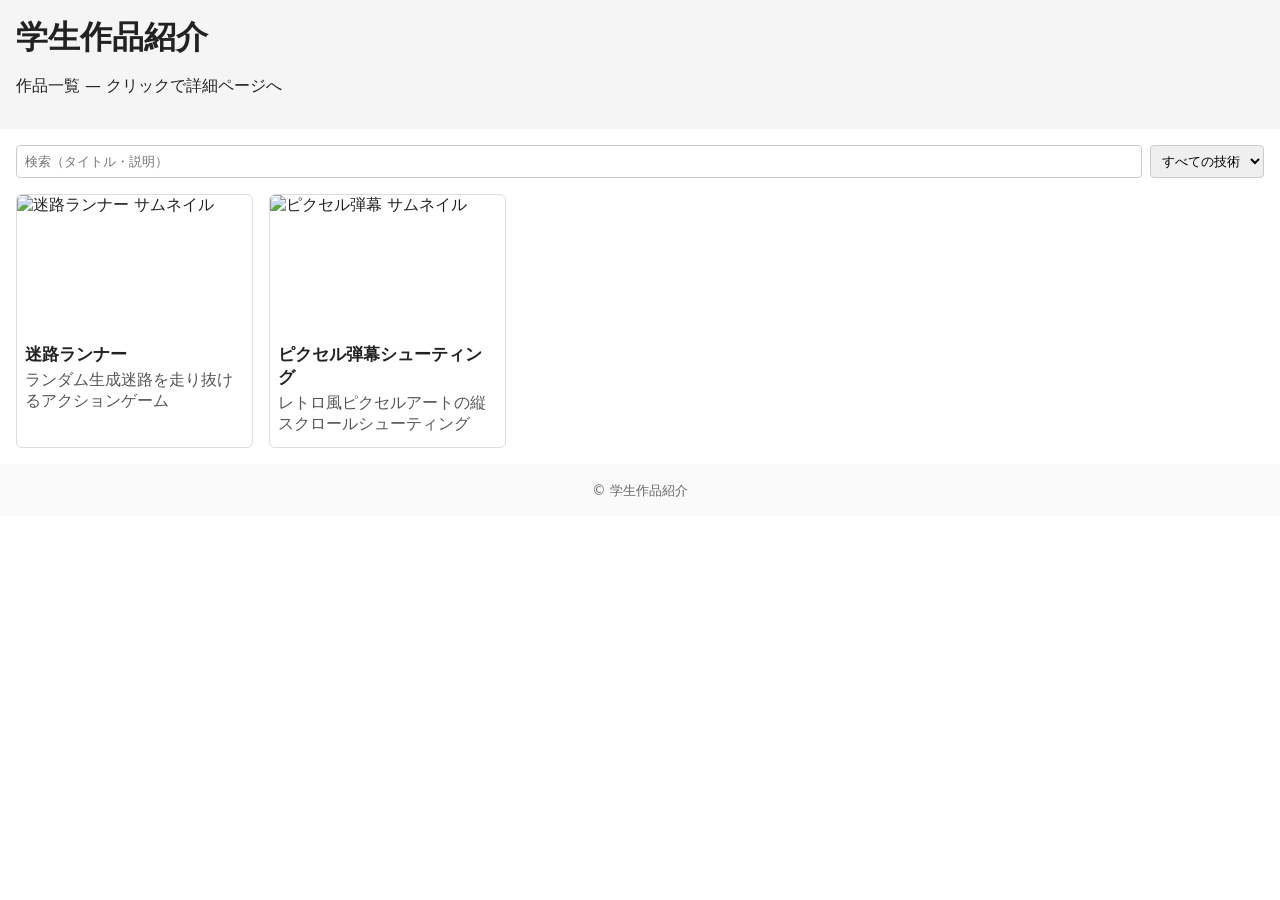
==== index.html @ 9ac99e43 "学生作品紹介サイトの初期実装を追加" ====
<!doctype html>
<html lang="ja">
<head>
  <meta charset="utf-8" />
  <meta name="viewport" content="width=device-width,initial-scale=1" />
  <title>学生作品紹介</title>
  <link rel="stylesheet" href="styles/main.css">
  <script defer src="scripts/main.js"></script>
</head>
<body>
  <header>
    <h1>学生作品紹介</h1>
    <p>作品一覧 — クリックで詳細ページへ</p>
  </header>

  <main id="content">
    <div id="filters" class="filters">
      <input id="search" type="search" placeholder="検索（タイトル・説明）" aria-label="作品検索">
      <select id="tech-filter" aria-label="技術で絞り込み">
        <option value="all">すべての技術</option>
      </select>
    </div>
    <div id="projects" class="grid"></div>
  </main>

  <footer>
    <small>© 学生作品紹介</small>
  </footer>
</body>
</html>
---- styles/main.css ----
* { box-sizing: border-box; }
body { font-family: system-ui, -apple-system, 'Segoe UI', Roboto, 'Yu Gothic', sans-serif; margin: 0; padding: 0; color:#222 }
header { padding: 1rem; background:#f5f5f5 }
header h1 { margin:0 0 .25rem 0 }
main { padding:1rem }
.filters { display:flex; gap:.5rem; align-items:center; margin-bottom:1rem }
.filters input[type="search"] { flex:1; padding:.5rem; border:1px solid #ccc; border-radius:4px }
.filters select { padding:.45rem; border:1px solid #ccc; border-radius:4px }
.grid { display:grid; grid-template-columns: repeat(auto-fill,minmax(220px,1fr)); gap:1rem }
.card { background:#fff; border:1px solid #ddd; border-radius:6px; overflow:hidden }
.card a { color:inherit; text-decoration:none; display:block; padding:0 }
.card img { width:100%; height:140px; object-fit:cover; display:block }
.card h2 { font-size:1.05rem; margin:.5rem .5rem 0 .5rem }
.card .short { margin:.25rem .5rem .75rem .5rem; color:#555 }
.gallery { display:flex; gap:.5rem; overflow:auto; padding:.5rem 0 }
.gallery img { height:160px; border-radius:4px }
.videos { margin-top:1rem; display:flex; flex-direction:column; gap:1rem }
.video-item video, .video-item iframe { width:100%; max-height:480px }
footer { padding:1rem; text-align:center; background:#fafafa; color:#666 }

@media (max-width:600px) {
  .card img { height:120px }
}
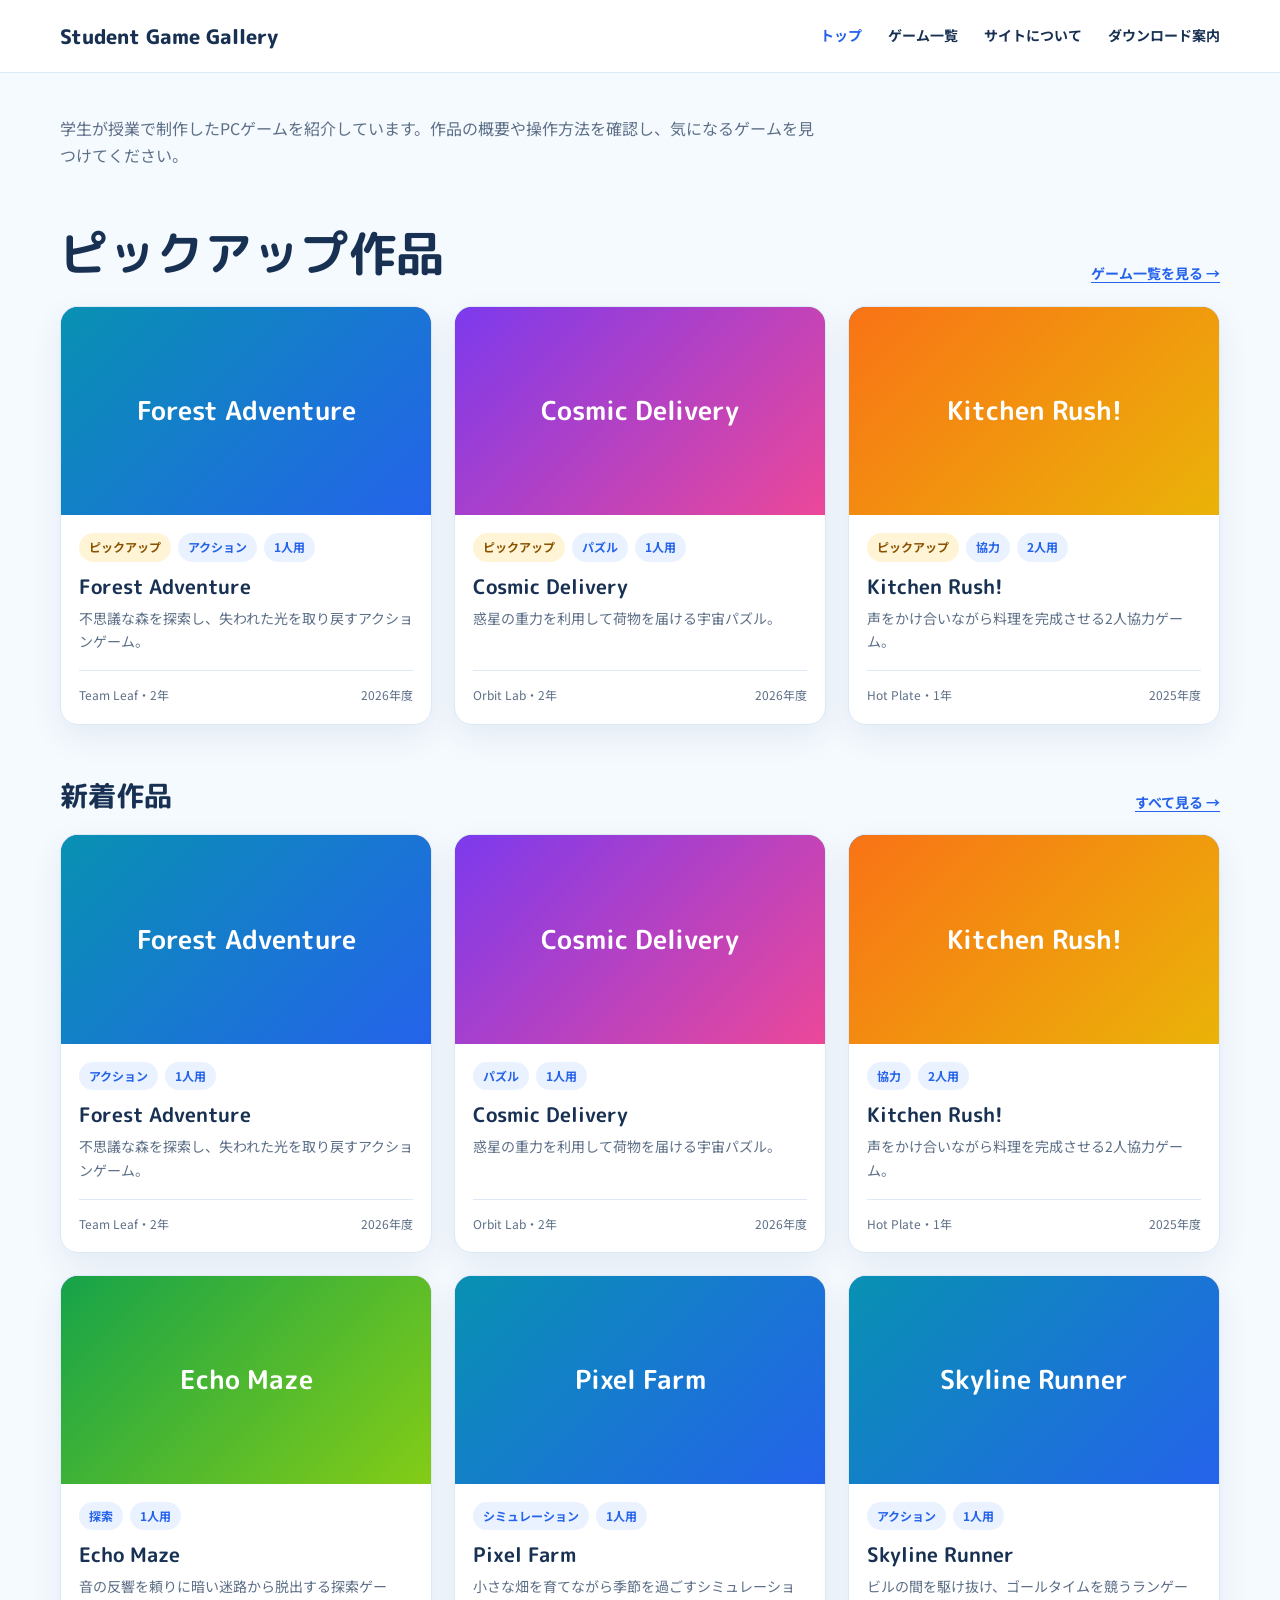
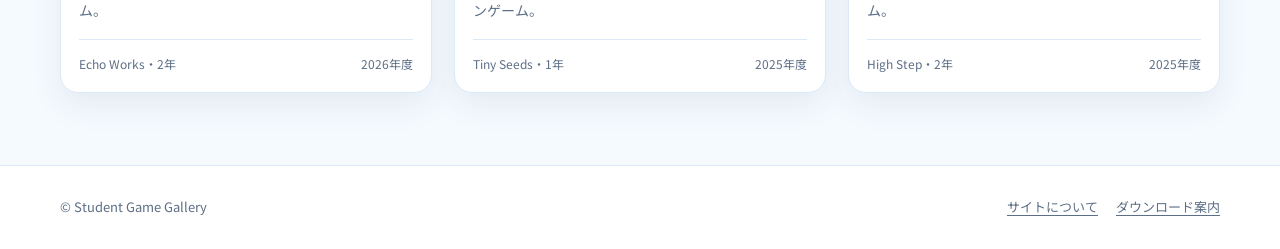
==== commit fa2df0cd: "Webページ仮組" ====
--- a/index.html
+++ b/index.html
@@ -1,30 +1,21 @@
 <!doctype html>
 <html lang="ja">
 <head>
-  <meta charset="utf-8" />
-  <meta name="viewport" content="width=device-width,initial-scale=1" />
-  <title>学生作品紹介</title>
-  <link rel="stylesheet" href="styles/main.css">
-  <script defer src="scripts/main.js"></script>
+  <meta charset="utf-8"><meta name="viewport" content="width=device-width, initial-scale=1">
+  <title>Student Game Gallery</title>
+  <meta name="description" content="授業で制作された学生ゲーム作品を紹介するギャラリーです。">
+  <link rel="icon" type="image/svg+xml" href="data:image/svg+xml,%3Csvg xmlns='http://www.w3.org/2000/svg' viewBox='0 0 64 64'%3E%3Crect width='64' height='64' rx='16' fill='%232563eb'/%3E%3Cpath d='M19 24h26l6 18c1 4-4 7-7 4l-6-6H26l-6 6c-3 3-8 0-7-4l6-18Z' fill='white'/%3E%3Cpath d='M25 30v8M21 34h8' stroke='%232563eb' stroke-width='3' stroke-linecap='round'/%3E%3Ccircle cx='40' cy='32' r='2' fill='%23f59e0b'/%3E%3Ccircle cx='44' cy='37' r='2' fill='%23f59e0b'/%3E%3C/svg%3E">
+  <link rel="stylesheet" href="assets/css/common.css"><link rel="stylesheet" href="assets/css/components.css"><link rel="stylesheet" href="assets/css/pages.css">
 </head>
 <body>
-  <header>
-    <h1>学生作品紹介</h1>
-    <p>作品一覧 — クリックで詳細ページへ</p>
-  </header>
-
-  <main id="content">
-    <div id="filters" class="filters">
-      <input id="search" type="search" placeholder="検索（タイトル・説明）" aria-label="作品検索">
-      <select id="tech-filter" aria-label="技術で絞り込み">
-        <option value="all">すべての技術</option>
-      </select>
-    </div>
-    <div id="projects" class="grid"></div>
-  </main>
-
-  <footer>
-    <small>© 学生作品紹介</small>
-  </footer>
+  <a class="skip-link" href="#main">本文へ移動</a>
+  <header class="site-header"><div class="header-inner"><a class="site-title" href="index.html">Student Game Gallery</a><button class="nav-toggle" type="button" aria-label="メニューを開閉" aria-expanded="false" data-nav-toggle>☰</button><nav class="site-nav" aria-label="メインナビゲーション" data-site-nav><a href="index.html" aria-current="page">トップ</a><a href="games.html">ゲーム一覧</a><a href="about.html">サイトについて</a><a href="download-guide.html">ダウンロード案内</a></nav></div></header>
+  <main class="page-main" id="main"><div class="container">
+    <p class="home-intro">学生が授業で制作したPCゲームを紹介しています。作品の概要や操作方法を確認し、気になるゲームを見つけてください。</p>
+    <section class="section" data-pickup-section><div class="section-heading"><h1>ピックアップ作品</h1><a class="section-link" href="games.html">ゲーム一覧を見る →</a></div><div class="game-grid" data-pickup-games><p class="loading">作品を読み込んでいます…</p></div></section>
+    <section class="section"><div class="section-heading"><h2>新着作品</h2><a class="section-link" href="games.html">すべて見る →</a></div><div class="game-grid" data-recent-games><p class="loading">作品を読み込んでいます…</p></div></section>
+  </div></main>
+  <footer class="site-footer"><div class="footer-inner"><span class="copyright">© Student Game Gallery</span><div class="footer-links"><a href="about.html">サイトについて</a><a href="download-guide.html">ダウンロード案内</a></div></div></footer>
+  <script src="assets/js/site.js" defer></script><script type="module" src="assets/js/home.js"></script>
 </body>
 </html>
--- a/assets/css/common.css
+++ b/assets/css/common.css
@@ -0,0 +1,81 @@
+@import url("https://fonts.googleapis.com/css2?family=M+PLUS+Rounded+1c:wght@700;800&family=Noto+Sans+JP:wght@400;500;700&display=swap");
+
+:root {
+  --color-primary: #2563eb;
+  --color-primary-hover: #1d4ed8;
+  --color-accent: #f59e0b;
+  --color-page: #f5faff;
+  --color-surface: #ffffff;
+  --color-text: #183153;
+  --color-muted: #5d6f87;
+  --color-border: #dce9f7;
+  --color-soft: #eaf2ff;
+  --color-success: #15803d;
+  --color-warning: #c2410c;
+  --color-error: #b91c1c;
+  --font-heading: "M PLUS Rounded 1c", "Yu Gothic", sans-serif;
+  --font-body: "Noto Sans JP", "Yu Gothic", "Meiryo", sans-serif;
+  --shadow-card: 0 12px 32px rgba(24, 49, 83, 0.08);
+  --content-width: 1160px;
+}
+
+* { box-sizing: border-box; }
+html { scroll-behavior: smooth; }
+body {
+  margin: 0;
+  background: var(--color-page);
+  color: var(--color-text);
+  font-family: var(--font-body);
+  font-size: 1rem;
+  line-height: 1.7;
+}
+img { display: block; max-width: 100%; }
+a { color: var(--color-primary); text-underline-offset: 0.2em; }
+a:hover { color: var(--color-primary-hover); }
+button, input, select { font: inherit; }
+button, a { -webkit-tap-highlight-color: transparent; }
+:focus-visible { outline: 3px solid rgba(37, 99, 235, 0.35); outline-offset: 3px; }
+h1, h2, h3 { margin-top: 0; font-family: var(--font-heading); line-height: 1.35; }
+h1 { font-size: clamp(2rem, 5vw, 3rem); }
+h2 { font-size: clamp(1.5rem, 3vw, 1.75rem); }
+h3 { font-size: 1.25rem; }
+p { margin-top: 0; }
+
+.skip-link { position: fixed; top: 8px; left: 8px; z-index: 100; transform: translateY(-160%); padding: 10px 14px; border-radius: 8px; background: var(--color-primary); color: #fff; }
+.skip-link:focus { transform: none; }
+.site-header { position: relative; z-index: 10; border-bottom: 1px solid var(--color-border); background: rgba(255, 255, 255, 0.96); }
+.header-inner { display: flex; min-height: 72px; align-items: center; justify-content: space-between; gap: 24px; width: min(calc(100% - 40px), var(--content-width)); margin: 0 auto; }
+.site-title { color: var(--color-text); font-family: var(--font-heading); font-size: 1.25rem; font-weight: 800; text-decoration: none; }
+.site-nav { display: flex; align-items: center; gap: 26px; }
+.site-nav a { color: var(--color-text); font-size: 0.875rem; font-weight: 700; text-decoration: none; }
+.site-nav a[aria-current="page"], .site-nav a:hover { color: var(--color-primary); }
+.nav-toggle { display: none; min-width: 44px; min-height: 44px; border: 1px solid var(--color-border); border-radius: 10px; background: var(--color-surface); color: var(--color-text); }
+.container { width: min(calc(100% - 40px), var(--content-width)); margin-inline: auto; }
+.page-main { min-height: 65vh; padding-block: 42px 72px; }
+.page-heading { margin-bottom: 28px; }
+.page-heading h1 { margin-bottom: 8px; }
+.page-heading p { max-width: 720px; margin-bottom: 0; color: var(--color-muted); }
+.breadcrumbs { margin-bottom: 20px; color: var(--color-muted); font-size: 0.8125rem; }
+.breadcrumbs a { color: inherit; }
+.site-footer { padding-block: 30px; border-top: 1px solid var(--color-border); background: var(--color-surface); }
+.footer-inner { display: flex; align-items: center; justify-content: space-between; gap: 20px; width: min(calc(100% - 40px), var(--content-width)); margin: 0 auto; }
+.footer-links { display: flex; flex-wrap: wrap; gap: 18px; }
+.footer-links a, .copyright { color: var(--color-muted); font-size: 0.8125rem; }
+.loading, .empty-state, .error-state { padding: 28px; border: 1px solid var(--color-border); border-radius: 14px; background: var(--color-surface); text-align: center; }
+.error-state { border-color: rgba(185, 28, 28, 0.25); color: var(--color-error); }
+.visually-hidden { position: absolute !important; width: 1px !important; height: 1px !important; padding: 0 !important; margin: -1px !important; overflow: hidden !important; clip: rect(0, 0, 0, 0) !important; white-space: nowrap !important; border: 0 !important; }
+
+@media (max-width: 760px) {
+  .header-inner, .container, .footer-inner { width: min(calc(100% - 32px), var(--content-width)); }
+  .header-inner { min-height: 64px; }
+  .nav-toggle { display: inline-grid; place-items: center; }
+  .site-nav { position: absolute; top: 64px; left: 0; right: 0; display: none; padding: 16px; border-bottom: 1px solid var(--color-border); background: var(--color-surface); box-shadow: var(--shadow-card); }
+  .site-nav.is-open { display: grid; }
+  .site-nav a { min-height: 44px; display: flex; align-items: center; padding-inline: 8px; }
+  .page-main { padding-block: 28px 52px; }
+  .footer-inner { align-items: flex-start; flex-direction: column; }
+}
+
+@media (prefers-reduced-motion: reduce) {
+  *, *::before, *::after { scroll-behavior: auto !important; transition-duration: 0.01ms !important; animation-duration: 0.01ms !important; animation-iteration-count: 1 !important; }
+}
--- a/assets/css/components.css
+++ b/assets/css/components.css
@@ -0,0 +1,37 @@
+.section { margin-top: 52px; }
+.section:first-child { margin-top: 0; }
+.section-heading { display: flex; align-items: end; justify-content: space-between; gap: 20px; margin-bottom: 20px; }
+.section-heading h1, .section-heading h2 { margin-bottom: 0; }
+.section-link { font-size: 0.875rem; font-weight: 700; }
+.game-grid { display: grid; grid-template-columns: repeat(3, minmax(0, 1fr)); gap: 22px; }
+.game-card { min-width: 0; overflow: hidden; border: 1px solid var(--color-border); border-radius: 18px; background: var(--color-surface); box-shadow: var(--shadow-card); }
+.game-card a { color: inherit; text-decoration: none; }
+.game-card a:hover .game-card-title { color: var(--color-primary); }
+.game-card-media, .game-image-placeholder { display: grid; width: 100%; aspect-ratio: 16 / 9; place-items: center; overflow: hidden; background: linear-gradient(135deg, var(--placeholder-a, #2563eb), var(--placeholder-b, #f59e0b)); color: #fff; }
+.game-card-media img { width: 100%; height: 100%; object-fit: cover; }
+.game-image-placeholder strong { padding: 20px; font-family: var(--font-heading); font-size: clamp(1.15rem, 3vw, 1.6rem); text-align: center; }
+.game-card-body { padding: 18px; }
+.tag-list { display: flex; flex-wrap: wrap; gap: 7px; margin: 0 0 11px; padding: 0; list-style: none; }
+.tag { padding: 4px 10px; border-radius: 999px; background: var(--color-soft); color: var(--color-primary); font-size: 0.75rem; font-weight: 700; }
+.tag.is-pickup { background: #fff4d6; color: #8a5300; }
+.game-card-title { margin-bottom: 7px; transition: color 160ms ease; }
+.game-card-summary { display: -webkit-box; min-height: 3.4em; margin-bottom: 16px; overflow: hidden; color: var(--color-muted); font-size: 0.875rem; -webkit-box-orient: vertical; -webkit-line-clamp: 2; }
+.game-card-meta { display: flex; justify-content: space-between; gap: 12px; padding-top: 14px; border-top: 1px solid var(--color-border); color: var(--color-muted); font-size: 0.75rem; }
+.button { display: inline-flex; min-height: 46px; align-items: center; justify-content: center; gap: 8px; padding: 10px 20px; border: 1px solid var(--color-primary); border-radius: 12px; background: var(--color-primary); color: #fff; font-weight: 700; text-decoration: none; }
+.button:hover { background: var(--color-primary-hover); color: #fff; }
+.button.secondary { border-color: var(--color-border); background: var(--color-surface); color: var(--color-text); }
+.button.secondary:hover { border-color: var(--color-primary); background: var(--color-soft); color: var(--color-primary); }
+.button[aria-disabled="true"], .button:disabled { border-color: #b8c4d4; background: #b8c4d4; cursor: not-allowed; }
+.panel { padding: 24px; border: 1px solid var(--color-border); border-radius: 16px; background: var(--color-surface); }
+.notice { padding: 18px 20px; border-left: 4px solid var(--color-primary); border-radius: 0 12px 12px 0; background: var(--color-soft); }
+.notice.warning { border-color: var(--color-warning); background: #fff8ed; }
+.steps { display: grid; gap: 16px; margin: 0; padding: 0; list-style: none; counter-reset: step; }
+.steps li { position: relative; min-height: 40px; padding-left: 54px; counter-increment: step; }
+.steps li::before { position: absolute; top: 0; left: 0; display: grid; width: 36px; height: 36px; place-items: center; border-radius: 50%; background: var(--color-soft); color: var(--color-primary); content: counter(step); font-weight: 700; }
+
+@media (max-width: 900px) { .game-grid { grid-template-columns: repeat(2, minmax(0, 1fr)); } }
+@media (max-width: 600px) {
+  .section { margin-top: 38px; }
+  .section-heading { align-items: flex-start; flex-direction: column; gap: 8px; }
+  .game-grid { grid-template-columns: 1fr; }
+}
--- a/assets/css/pages.css
+++ b/assets/css/pages.css
@@ -0,0 +1,39 @@
+.home-intro { max-width: 760px; margin-bottom: 28px; color: var(--color-muted); }
+.filters { display: grid; grid-template-columns: minmax(220px, 1fr) 190px 170px auto; gap: 10px; margin-bottom: 18px; }
+.field { display: grid; gap: 6px; }
+.field label { color: var(--color-muted); font-size: 0.8125rem; font-weight: 700; }
+.field input, .field select { min-height: 46px; width: 100%; padding: 9px 13px; border: 1px solid var(--color-border); border-radius: 12px; background: var(--color-surface); color: var(--color-text); }
+.filter-reset { align-self: end; min-height: 46px; padding: 9px 16px; border: 1px solid var(--color-border); border-radius: 12px; background: var(--color-surface); color: var(--color-text); font-weight: 700; }
+.result-count { margin-bottom: 16px; color: var(--color-muted); font-size: 0.875rem; }
+.detail-header { display: grid; grid-template-columns: minmax(0, 1.45fr) minmax(280px, 0.85fr); gap: 30px; }
+.detail-main-image { overflow: hidden; border: 1px solid var(--color-border); border-radius: 18px; background: var(--color-surface); }
+.detail-main-image img { width: 100%; aspect-ratio: 16 / 9; object-fit: cover; }
+.detail-summary { align-content: start; display: grid; gap: 16px; }
+.detail-summary h1 { margin-bottom: 0; }
+.detail-description { color: var(--color-muted); }
+.facts { display: grid; grid-template-columns: 1fr 1fr; gap: 10px; }
+.fact { padding: 12px; border-radius: 12px; background: var(--color-soft); }
+.fact dt { color: var(--color-muted); font-size: 0.75rem; }
+.fact dd { margin: 2px 0 0; font-weight: 700; }
+.download-meta { margin: -8px 0 0; color: var(--color-muted); font-size: 0.8125rem; }
+.detail-layout, .about-layout, .guide-layout { display: grid; grid-template-columns: minmax(0, 1.5fr) minmax(260px, 0.75fr); gap: 24px; margin-top: 32px; }
+.content-stack { display: grid; gap: 18px; }
+.feature-list { display: grid; gap: 12px; margin: 0; padding-left: 22px; }
+.control-list { margin: 0; padding: 0; list-style: none; }
+.control-list li { display: flex; justify-content: space-between; gap: 20px; padding: 9px 0; border-bottom: 1px solid var(--color-border); }
+.control-list li:last-child { border-bottom: 0; }
+.faq details { padding: 14px 0; border-bottom: 1px solid var(--color-border); }
+.faq summary { font-weight: 700; }
+.faq details p { margin: 10px 0 0; color: var(--color-muted); }
+
+@media (max-width: 820px) {
+  .filters { grid-template-columns: 1fr 1fr; }
+  .field:first-child { grid-column: 1 / -1; }
+  .detail-header, .detail-layout, .about-layout, .guide-layout { grid-template-columns: 1fr; }
+}
+@media (max-width: 500px) {
+  .filters { grid-template-columns: 1fr; }
+  .field:first-child { grid-column: auto; }
+  .facts { grid-template-columns: 1fr; }
+  .control-list li { align-items: flex-start; flex-direction: column; gap: 2px; }
+}
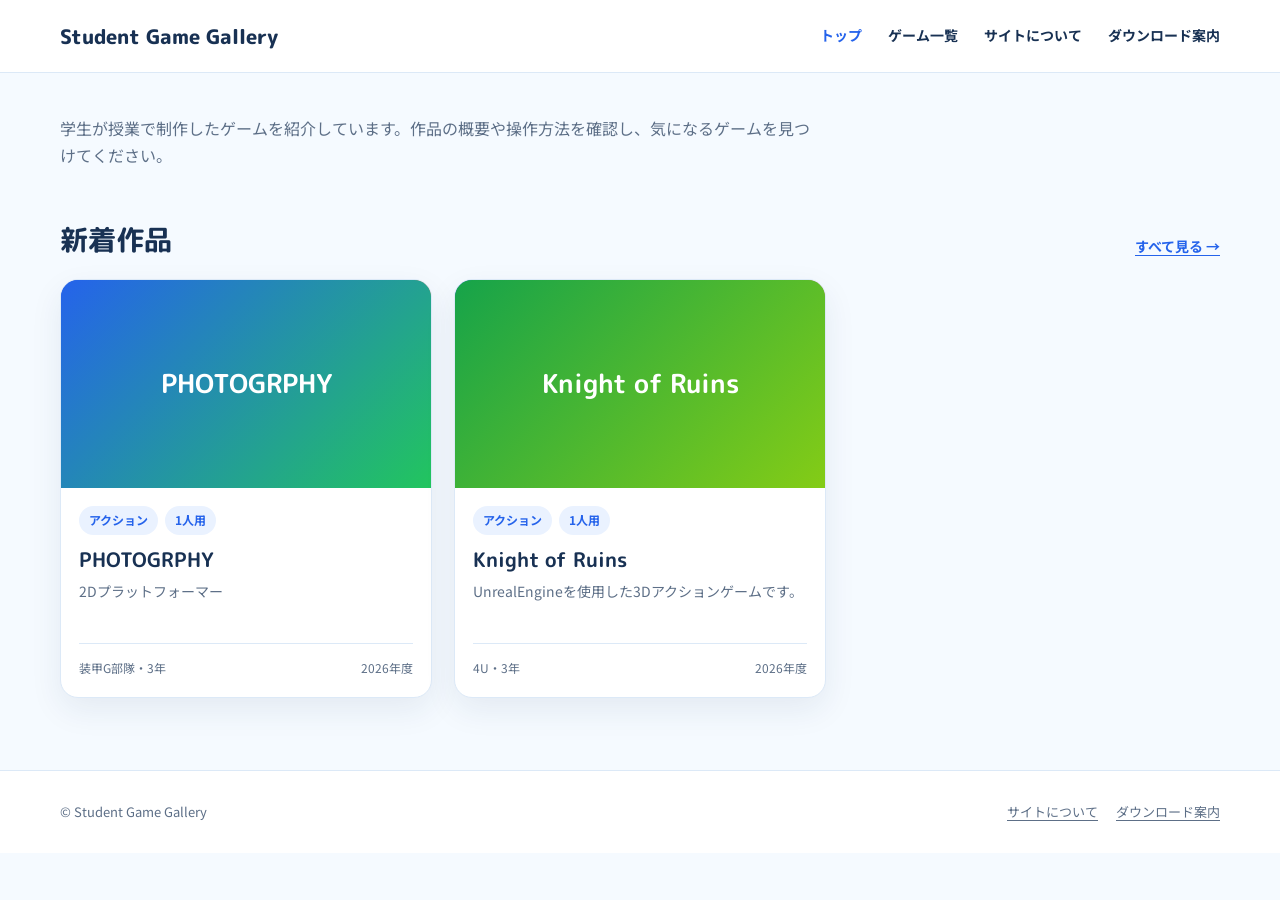
==== commit dca0e35a: "add shortcut file" ====
--- a/index.html
+++ b/index.html
@@ -11,7 +11,7 @@
   <a class="skip-link" href="#main">本文へ移動</a>
   <header class="site-header"><div class="header-inner"><a class="site-title" href="index.html">Student Game Gallery</a><button class="nav-toggle" type="button" aria-label="メニューを開閉" aria-expanded="false" data-nav-toggle>☰</button><nav class="site-nav" aria-label="メインナビゲーション" data-site-nav><a href="index.html" aria-current="page">トップ</a><a href="games.html">ゲーム一覧</a><a href="about.html">サイトについて</a><a href="download-guide.html">ダウンロード案内</a></nav></div></header>
   <main class="page-main" id="main"><div class="container">
-    <p class="home-intro">学生が授業で制作したPCゲームを紹介しています。作品の概要や操作方法を確認し、気になるゲームを見つけてください。</p>
+    <p class="home-intro">学生が授業で制作したゲームを紹介しています。作品の概要や操作方法を確認し、気になるゲームを見つけてください。</p>
     <section class="section" data-pickup-section><div class="section-heading"><h1>ピックアップ作品</h1><a class="section-link" href="games.html">ゲーム一覧を見る →</a></div><div class="game-grid" data-pickup-games><p class="loading">作品を読み込んでいます…</p></div></section>
     <section class="section"><div class="section-heading"><h2>新着作品</h2><a class="section-link" href="games.html">すべて見る →</a></div><div class="game-grid" data-recent-games><p class="loading">作品を読み込んでいます…</p></div></section>
   </div></main>
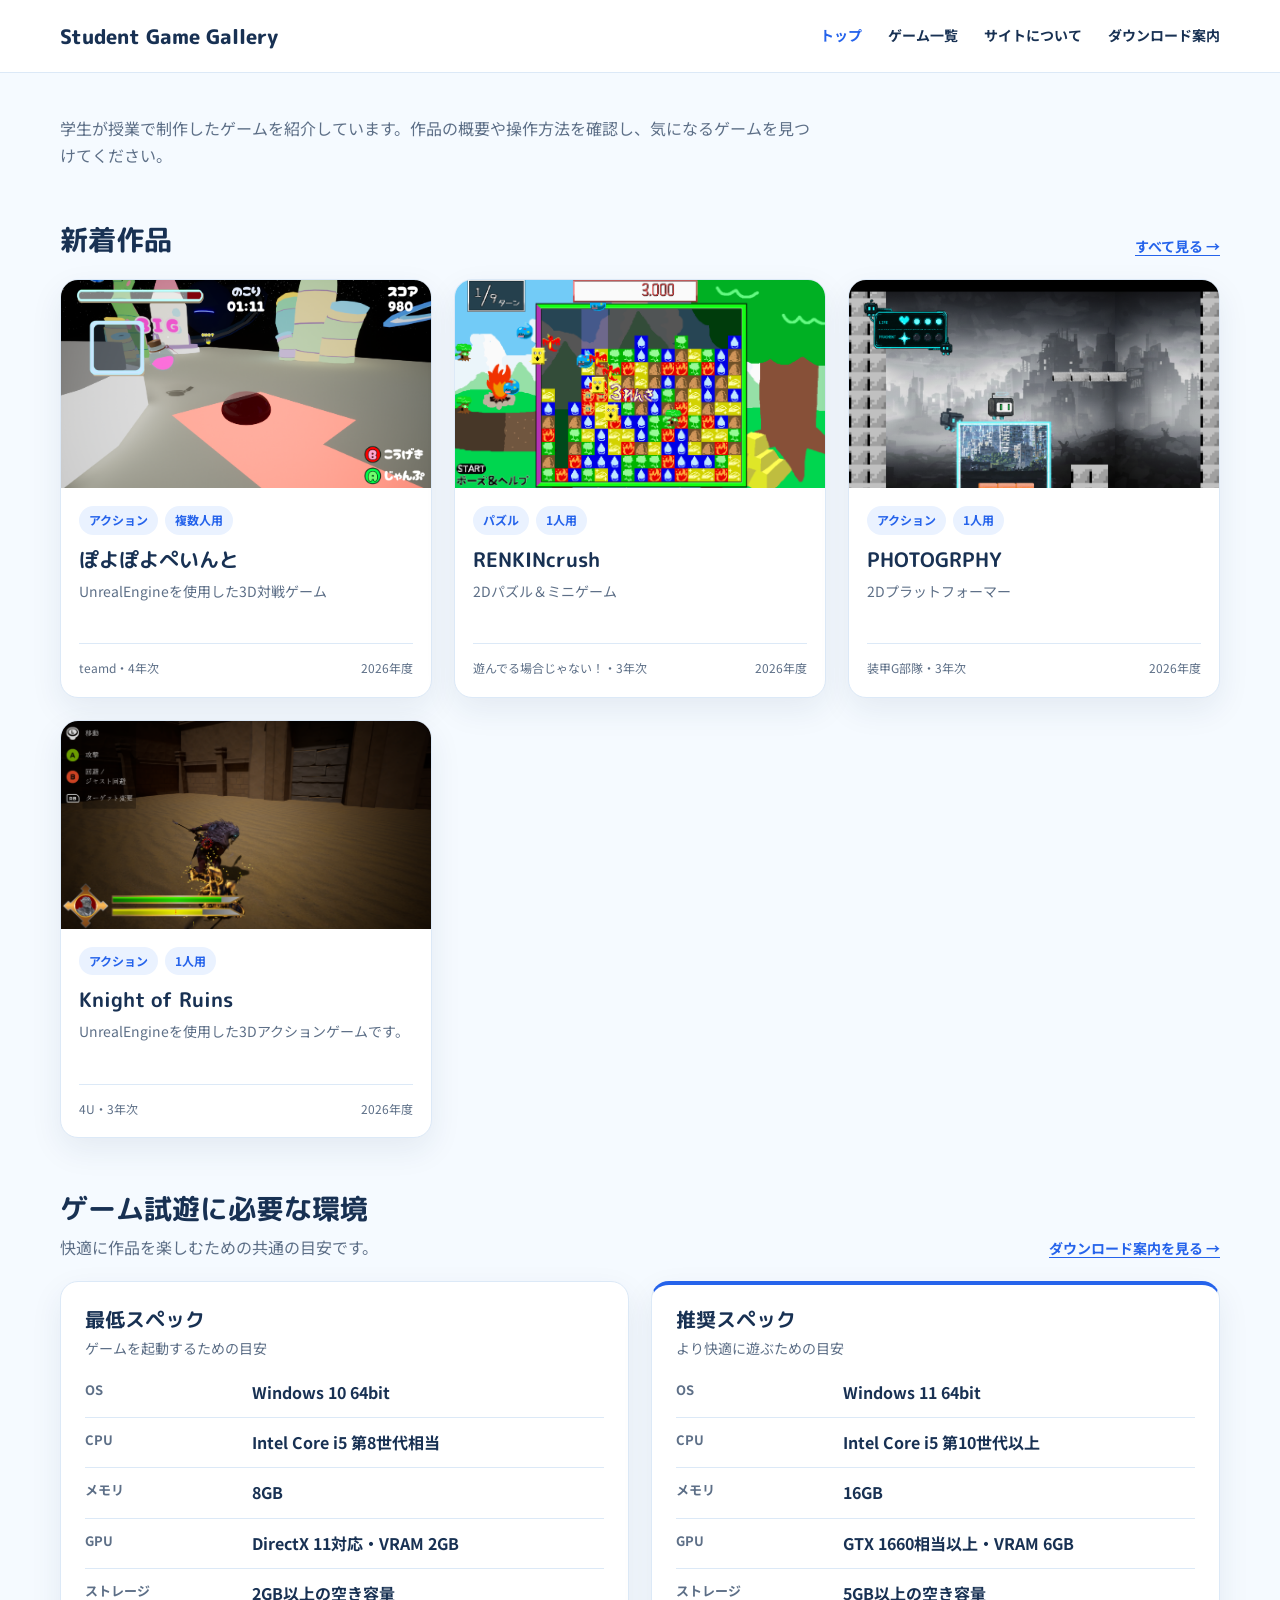
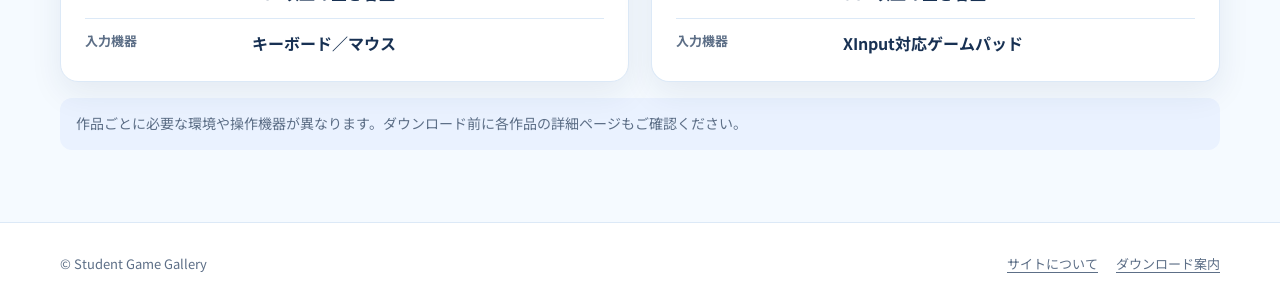
==== commit 0903130d: "推奨スペックの記載を行う" ====
--- a/index.html
+++ b/index.html
@@ -14,6 +14,14 @@
     <p class="home-intro">学生が授業で制作したゲームを紹介しています。作品の概要や操作方法を確認し、気になるゲームを見つけてください。</p>
     <section class="section" data-pickup-section><div class="section-heading"><h1>ピックアップ作品</h1><a class="section-link" href="games.html">ゲーム一覧を見る →</a></div><div class="game-grid" data-pickup-games><p class="loading">作品を読み込んでいます…</p></div></section>
     <section class="section"><div class="section-heading"><h2>新着作品</h2><a class="section-link" href="games.html">すべて見る →</a></div><div class="game-grid" data-recent-games><p class="loading">作品を読み込んでいます…</p></div></section>
+    <section class="section system-requirements" aria-labelledby="system-requirements-heading">
+      <div class="section-heading"><div><h2 id="system-requirements-heading">ゲーム試遊に必要な環境</h2><p>快適に作品を楽しむための共通の目安です。</p></div><a class="section-link" href="download-guide.html">ダウンロード案内を見る →</a></div>
+      <div class="requirements-grid">
+        <article class="requirement-card"><h3>最低スペック</h3><p class="requirement-label">ゲームを起動するための目安</p><dl class="requirement-list"><div><dt>OS</dt><dd>Windows 10 64bit</dd></div><div><dt>CPU</dt><dd>Intel Core i5 第8世代相当</dd></div><div><dt>メモリ</dt><dd>8GB</dd></div><div><dt>GPU</dt><dd>DirectX 11対応・VRAM 2GB</dd></div><div><dt>ストレージ</dt><dd>2GB以上の空き容量</dd></div><div><dt>入力機器</dt><dd>キーボード／マウス</dd></div></dl></article>
+        <article class="requirement-card is-recommended"><h3>推奨スペック</h3><p class="requirement-label">より快適に遊ぶための目安</p><dl class="requirement-list"><div><dt>OS</dt><dd>Windows 11 64bit</dd></div><div><dt>CPU</dt><dd>Intel Core i5 第10世代以上</dd></div><div><dt>メモリ</dt><dd>16GB</dd></div><div><dt>GPU</dt><dd>GTX 1660相当以上・VRAM 6GB</dd></div><div><dt>ストレージ</dt><dd>5GB以上の空き容量</dd></div><div><dt>入力機器</dt><dd>XInput対応ゲームパッド</dd></div></dl></article>
+      </div>
+      <p class="requirements-note">作品ごとに必要な環境や操作機器が異なります。ダウンロード前に各作品の詳細ページもご確認ください。</p>
+    </section>
   </div></main>
   <footer class="site-footer"><div class="footer-inner"><span class="copyright">© Student Game Gallery</span><div class="footer-links"><a href="about.html">サイトについて</a><a href="download-guide.html">ダウンロード案内</a></div></div></footer>
   <script src="assets/js/site.js" defer></script><script type="module" src="assets/js/home.js"></script>
--- a/assets/css/pages.css
+++ b/assets/css/pages.css
@@ -1,4 +1,17 @@
 .home-intro { max-width: 760px; margin-bottom: 28px; color: var(--color-muted); }
+.system-requirements .section-heading > div p { margin: 6px 0 0; color: var(--color-muted); }
+.requirements-grid { display: grid; grid-template-columns: repeat(2, minmax(0, 1fr)); gap: 22px; }
+.requirement-card { overflow: hidden; padding: 24px; border: 1px solid var(--color-border); border-radius: 18px; background: var(--color-surface); box-shadow: var(--shadow-card); }
+.requirement-card.is-recommended { border-top: 4px solid var(--color-primary); padding-top: 21px; }
+.requirement-card h3 { margin-bottom: 4px; }
+.requirement-label { margin-bottom: 18px; color: var(--color-muted); font-size: 0.875rem; }
+.requirement-list { margin: 0; }
+.requirement-list div { display: grid; grid-template-columns: minmax(100px, 0.6fr) minmax(0, 1.4fr); gap: 16px; padding: 11px 0; border-bottom: 1px solid var(--color-border); }
+.requirement-list div:first-child { padding-top: 0; }
+.requirement-list div:last-child { padding-bottom: 0; border-bottom: 0; }
+.requirement-list dt { color: var(--color-muted); font-size: 0.8125rem; font-weight: 700; }
+.requirement-list dd { margin: 0; font-weight: 700; }
+.requirements-note { margin: 16px 0 0; padding: 14px 16px; border-radius: 12px; background: var(--color-soft); color: var(--color-muted); font-size: 0.875rem; }
 .filters { display: grid; grid-template-columns: minmax(220px, 1fr) 190px 170px auto; gap: 10px; margin-bottom: 18px; }
 .field { display: grid; gap: 6px; }
 .field label { color: var(--color-muted); font-size: 0.8125rem; font-weight: 700; }
@@ -6,8 +19,20 @@
 .filter-reset { align-self: end; min-height: 46px; padding: 9px 16px; border: 1px solid var(--color-border); border-radius: 12px; background: var(--color-surface); color: var(--color-text); font-weight: 700; }
 .result-count { margin-bottom: 16px; color: var(--color-muted); font-size: 0.875rem; }
 .detail-header { display: grid; grid-template-columns: minmax(0, 1.45fr) minmax(280px, 0.85fr); gap: 30px; }
-.detail-main-image { overflow: hidden; border: 1px solid var(--color-border); border-radius: 18px; background: var(--color-surface); }
-.detail-main-image img { width: 100%; aspect-ratio: 16 / 9; object-fit: cover; }
+.detail-main-image { min-width: 0; }
+.media-gallery { display: grid; gap: 10px; }
+.gallery-viewer { overflow: hidden; aspect-ratio: 16 / 9; border: 1px solid var(--color-border); border-radius: 18px; background: #000; }
+.gallery-viewer > img { display: block; width: 100%; height: 100%; object-fit: cover; }
+.gallery-viewer > iframe, .gallery-viewer > video { display: block; width: 100%; height: 100%; border: 0; }
+.gallery-viewer > p { display: grid; height: 100%; margin: 0; place-items: center; }
+.gallery-viewer > p a { color: #fff; }
+.gallery-thumbnails { display: flex; gap: 10px; overflow-x: auto; padding: 2px 2px 8px; scrollbar-width: thin; }
+.gallery-thumbnail { position: relative; flex: 0 0 126px; overflow: hidden; aspect-ratio: 16 / 9; padding: 0; border: 3px solid transparent; border-radius: 8px; background: #111827; cursor: pointer; opacity: .72; transition: border-color .15s ease, opacity .15s ease, transform .15s ease; }
+.gallery-thumbnail:hover { opacity: 1; transform: translateY(-1px); }
+.gallery-thumbnail:focus-visible { outline: 3px solid var(--color-primary); outline-offset: 2px; }
+.gallery-thumbnail.is-active { border-color: var(--color-primary); opacity: 1; }
+.gallery-thumbnail img { display: block; width: 100%; height: 100%; object-fit: cover; }
+.gallery-play { position: absolute; inset: 50% auto auto 50%; display: grid; width: 38px; aspect-ratio: 1; border-radius: 50%; color: #fff; background: rgb(0 0 0 / 72%); place-items: center; transform: translate(-50%, -50%); }
 .detail-summary { align-content: start; display: grid; gap: 16px; }
 .detail-summary h1 { margin-bottom: 0; }
 .detail-description { color: var(--color-muted); }
@@ -29,11 +54,13 @@
 @media (max-width: 820px) {
   .filters { grid-template-columns: 1fr 1fr; }
   .field:first-child { grid-column: 1 / -1; }
+  .requirements-grid { grid-template-columns: 1fr; }
   .detail-header, .detail-layout, .about-layout, .guide-layout { grid-template-columns: 1fr; }
 }
 @media (max-width: 500px) {
   .filters { grid-template-columns: 1fr; }
   .field:first-child { grid-column: auto; }
+  .requirement-list div { grid-template-columns: 1fr; gap: 2px; }
   .facts { grid-template-columns: 1fr; }
   .control-list li { align-items: flex-start; flex-direction: column; gap: 2px; }
 }
